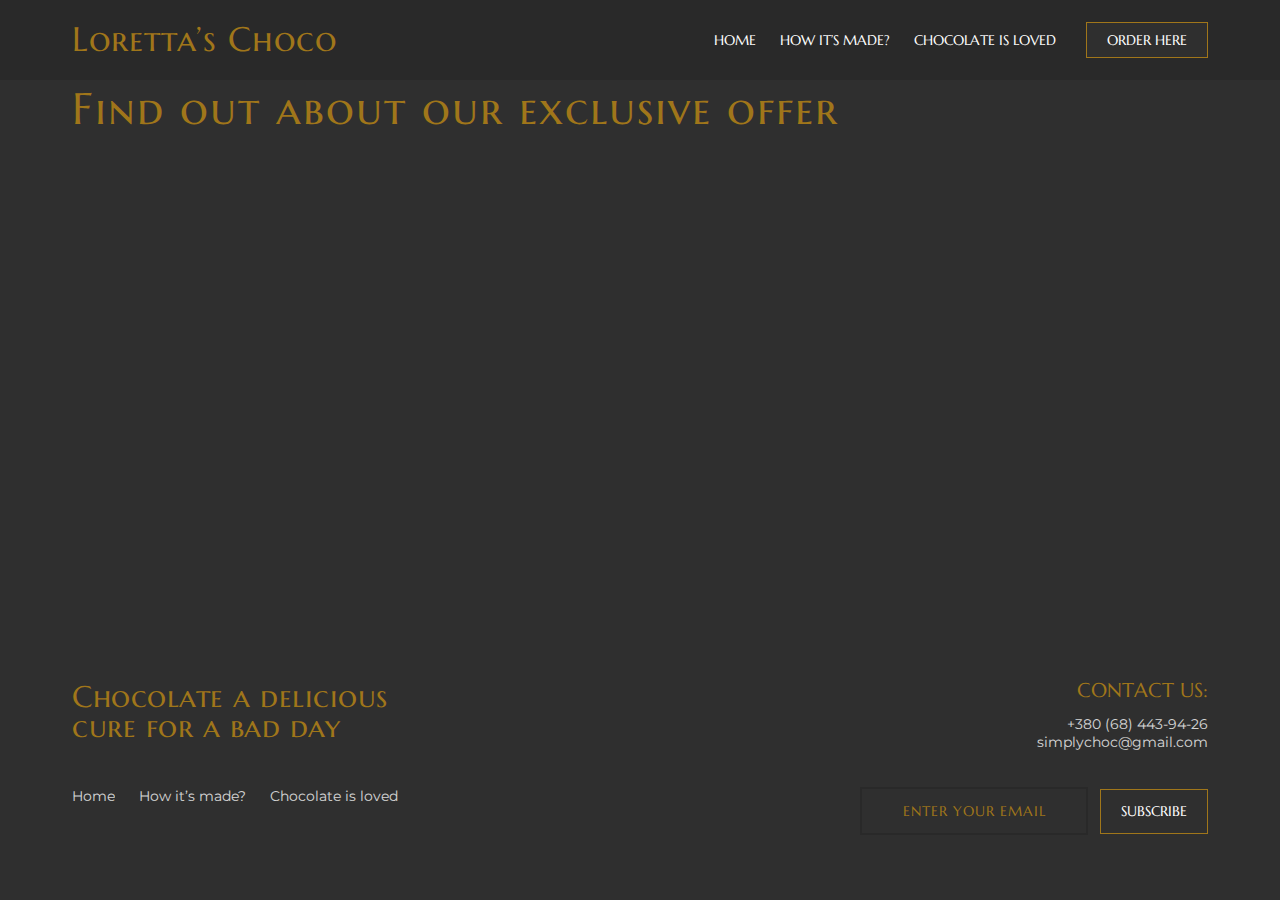
==== history.html @ c215ad42 "Create history.html" ====
<!DOCTYPE html>
<html lang="en">
  <head>
    <meta charset="UTF-8" />
    <meta name="viewport" content="width=device-width, initial-scale=1.0" />

    <link rel="preconnect" href="https://fonts.googleapis.com" />
    <link rel="preconnect" href="https://fonts.gstatic.com" crossorigin />
    <link
      href="https://fonts.googleapis.com/css2?family=Montserrat:ital,wght@0,400;0,500;0,600;0,700;1,700&display=swap"
      rel="stylesheet"
    />
    <link rel="preconnect" href="https://fonts.googleapis.com" />
    <link rel="preconnect" href="https://fonts.gstatic.com" crossorigin />
    <link
      href="https://fonts.googleapis.com/css2?family=Marcellus+SC&display=swap"
      rel="stylesheet"
    />
    <link rel="stylesheet" href="./css/main.css" />
    <link rel="stylesheet" href="./css/shop.css" />
    <title>Choco</title>
  </head>
  <body>
    <div class="wrapper">
      <!-- Header section -->
      <header class="header">
        <div class="header__container container">
          <a
            href="/"
            class="header__logo logo"
            target="_blank"
            rel="noopener noreferrer"
          >
            Loretta’s Choco
          </a>
          <nav class="header__navigation navigation">
            <ul class="navigation__list">
              <li class="navigation__item">
                <a href="./index.html" class="navigation__link">Home</a>
              </li>
              <li class="navigation__item">
                <a href="./how.html" class="navigation__link">How it’s made?</a>
              </li>
              <li class="navigation__item">
                <a href="./reviews.html" class="navigation__link"
                  >Chocolate is loved</a
                >
              </li>
            </ul>
            <button type="button" class="navigation__btn btn">
              Order here
            </button>
          </nav>
        </div>
      </header>
      <main class="main">
        <!-- Shop section -->
        <section class="history">
          <div class="history__container container">
            <h2 class="history__title title">
              Find out about our exclusive offer
            </h2>
          </div>
        </section>
      </main>

      <!-- footer section -->
      <footer class="footer">
        <div class="footer__container container">
          <div class="footer__first">
            <h2 class="footer__title title">
              <span>Chocolate</span> a delicious cure for a bad day
            </h2>

            <address class="footer__adress adress">
              <p class="adress__subtitle">Contact us:</p>
              <ul class="adress__list">
                <li class="adress__item">
                  <a class="adress__link" href="tel:+380684439426"
                    >+380 (68) 443-94-26</a
                  >
                </li>
                <li class="adress__item">
                  <a class="adress__link" href="mailto:simplychoc@gmail.com"
                    >simplychoc@gmail.com</a
                  >
                </li>
              </ul>
            </address>
          </div>
          <div class="footer__second">
            <ul class="footer__nav nav">
              <li class="nav__item">
                <a class="nav__link" href="">Home</a>
              </li>
              <li class="nav__item">
                <a class="nav__link" href="./how.html">How it’s made?</a>
              </li>
              <li class="nav__item">
                <a class="nav__link" href="">Chocolate is loved</a>
              </li>
            </ul>
            <div class="footer__wrapper">
              <input
                class="footer__input"
                type="email"
                placeholder="Enter your email"
              />
              <button class="footer__btn btn" type="submit">Subscribe</button>
            </div>
          </div>
        </div>
      </footer>
    </div>
  </body>
</html>
---- css/main.css ----
/*--------------------------------------*/
/*Обнуление*/
/*--------------------------------------*/
/*--------------------------------------*/
/*--------------------------------------*/
/*--------------------------------------*/

* {
  padding: 0;
  margin: 0;
  border: 0;
}
*,
*:before,
*:after {
  -moz-box-sizing: border-box;
  -webkit-box-sizing: border-box;
  box-sizing: border-box;
}
:focus,
:active {
  outline: none;
}
a:focus,
a:active {
  outline: none;
}
nav,
footer,
header,
aside {
  display: block;
}
html,
body {
  height: 100%;
  width: 100%;
  font-size: 100%;
  line-height: 1;
  font-size: 20px;
  -ms-text-size-adjust: 100%;
  -moz-text-size-adjust: 100%;
  -webkit-text-size-adjust: 100%;
}
input,
button,
textarea {
  font-family: inherit;
}
input::-ms-clear {
  display: none;
}
button {
  cursor: pointer;
}
button::-moz-focus-inner {
  padding: 0;
  border: 0;
}
a,
a:visited {
  text-decoration: none;
}
a:hover {
  text-decoration: none;
}
ul li {
  list-style: none;
  font-style: normal;
}
img {
  vertical-align: top;
}
h1,
h2,
h3,
h4,
h5,
h6 {
  font-size: inherit;
  font-weight: inherit;
}

/*--------------------------------------*/
/*--------------------------------------*/
/*--------------------------------------*/
/*--------------------------------------*/

:root {
  --bg-darck-color: #292929;
  --bg-grey-color: #2f2f2f;
  --bg-white: #ffffff;

  --txt-black: #111111;
  --txt-white: #ffffff;
  --txt-gold: #a0761a;
}

body {
  font-family: "Montserrat", sans-serif;
  font-style: normal;
  font-weight: 400;
  font-size: 14px;
  line-height: 1.3;
  color: var(--txt-white);
  background-color: var(--bg-grey-color);
}

/*--------------------------------------*/
/*--------------------------------------*/
/*--------------------------------------*/
/*--------------------------------------*/

.wrapper {
  overflow: clip;
  min-height: 100%;
  display: flex;
  flex-direction: column;
}
.container {
  max-width: 1200px;
  margin: 0 auto;
  padding: 0px 32px;
  width: 100%;
}
.main {
  flex: 1 1 auto;
}
.title {
  font-family: "Marcellus SC", serif;
  font-weight: 400;
  font-size: 44px;
  line-height: 1.3;
  letter-spacing: 2px;
  color: var(--txt-gold);
}
.subtitle {
}

.btn {
  color: var(--txt-white);

  font-family: "Marcellus SC", serif;
  font-weight: 400;
  font-size: 14px;
  line-height: 1.3;
  text-transform: uppercase;

  padding: 8px 20px;
  background-color: var(--bg-grey-color);
  border: var(--txt-gold) solid 1px;

  transition: all 0.3s ease 0s;
}
.btn:hover,
.btn:focus,
.btn:active {
  background-color: var(--bg-darck-color);
  color: var(--txt-gold);
}

/*--------------------------------------*/
/*--------------------------------------*/
/*--------------------------------------*/
/*--------------------------------------*/
/*header style start*/
/*--------------------------------------*/
/*--------------------------------------*/
/*--------------------------------------*/
/*--------------------------------------*/

.header {
  background-color: var(--bg-darck-color);
}

.header__container {
  display: flex;
  align-items: center;
  justify-content: space-between;

  height: 80px;
}

.header__logo {
  display: flex;
  align-items: center;
}
.logo {
  font-family: "Marcellus SC", serif;
  font-weight: 400;
  font-size: 34px;
  line-height: 1.3;
  letter-spacing: 1px;
  color: var(--txt-gold);

  transition: all 0.3s ease 0s;
}

.logo:hover,
.logo:focus,
.logo:active {
  opacity: 0.6;
}

.header__navigation {
}

.navigation {
  display: flex;
  font-weight: 400;
}
.navigation__list {
  display: flex;
  align-items: center;
}
.navigation__item:not(:last-child) {
  margin-right: 24px;
}

.navigation__link {
  color: var(--txt-white);

  font-family: "Marcellus SC", serif;
  font-weight: 400;
  font-size: 14px;
  line-height: 1.3;
  text-transform: uppercase;

  transition: all 0.3s ease 0s;
}
.navigation__link:hover,
.navigation__link:focus,
.navigation__link:active {
  color: var(--txt-gold);
}
.navigation__btn {
  margin-left: 30px;
}

/*--------------------------------------*/
/*--------------------------------------*/
/*--------------------------------------*/
/*--------------------------------------*/
/*header style end*/
/*header media start*/
/*--------------------------------------*/
/*--------------------------------------*/
/*--------------------------------------*/
/*--------------------------------------*/

@media screen and (max-width: 968px) {
  .logo {
    font-size: 24px;
  }
  .navigation__link {
    font-size: 12px;
    letter-spacing: 1px;
  }
  .navigation__item:not(:last-child) {
    margin-right: 14px;
  }
  .btn {
    font-size: 12px;
  }
}
@media screen and (max-width: 767px) {
  .navigation__link {
    display: none;
  }
  .title {
    font-size: 34px;
    line-height: 1.3;
    letter-spacing: 1px;
  }
  .container {
    margin: 0 auto;
    padding: 0px 25px;
    width: 100%;
  }
}

@media screen and (max-width: 380px) {
  .container {
    margin: 0 auto;
    padding: 0px 15px;
    width: 100%;
  }
  .logo {
    font-size: 14px;
    max-width: 50px;
  }
  .navigation__btn {
    margin-left: 10px;
  }
}

/*--------------------------------------*/
/*--------------------------------------*/
/*--------------------------------------*/
/*--------------------------------------*/
/*header media end*/
/*footer stile start*/
/*--------------------------------------*/
/*--------------------------------------*/
/*--------------------------------------*/
/*--------------------------------------*/

.footer {
  background-color: var(--bg-violet-color);
  height: 298px;
  padding-top: 80px;
  padding-bottom: 50px;
}

.footer__container {
}

.footer__second {
  display: flex;
  justify-content: space-between;
}
.footer__first {
  display: flex;
  justify-content: space-between;
  position: relative;
}
.footer__first::after {
  content: "";
  display: block;
  max-width: 300px;
  height: 2px;
  background-color: rgba(255, 255, 255, 0.9);
  position: absolute;
  z-index: 2;
  top: 20px;
}
.footer__title {
  max-width: 350px;
  font-size: 30px;
  letter-spacing: 0.5px;
  padding-bottom: 45px;
  line-height: 1;
}

.footer__adress {
}

.adress {
  display: flex;
  flex-direction: column;
  color: var(--txt-white);
  text-align: right;
}

.adress__subtitle {
  font-family: "Marcellus SC", serif;
  text-transform: uppercase;
  color: #a0761a;
  font-weight: 500;
  font-size: 20px;
  line-height: 18px;
  font-style: normal;
  margin-bottom: 15px;
}
.adress__list {
}

.adress__item {
}

.adress__link {
  color: var(--txt-white);
  opacity: 0.8;
  transition: all 0.3s ease 0s;
}
.adress__link:hover,
.adress__link:active,
.adress__link:focus {
  color: var(--txt-gold);
}
.footer__nav {
}

.nav {
  display: flex;
}
.nav__item {
  margin-right: 24px;
}
.nav__link {
  font-weight: 400;
  font-size: 14px;
  line-height: 18px;
  font-style: normal;
  color: var(--txt-white);
  opacity: 0.8;

  transition: all 0.3s ease 0s;
}
.nav__link:hover,
.nav__link:active,
.nav__link:focus {
  color: #a0761a;
}
.footer__wrapper {
}

.footer__input {
  margin: 0 auto;
  margin-bottom: 15px;
  padding: 8px 20px;
  height: 48px;
  font-weight: 400;
  letter-spacing: 1px;

  color: var(--txt-white);
  text-align: center;

  background-color: transparent;
  margin-right: 8px;
  border: 2px solid #292929;

  transition: all 0.3s ease 0s;
}
.footer__input:hover,
.footer__input:active,
.footer__input:focus {
  color: var(--txt-white);
  background-color: #292929;
}
.footer__input::placeholder {
  font-family: "Marcellus SC", serif;
  font-weight: 400;
  font-size: 14px;
  line-height: 1.3;
  text-transform: uppercase;
  color: var(--txt-gold);
}
.footer__btn {
  height: 45px;
}

/*--------------------------------------*/
/*--------------------------------------*/
/*--------------------------------------*/
/*--------------------------------------*/
/*footer style end*/
/*footer media start*/
/*--------------------------------------*/
/*--------------------------------------*/
/*--------------------------------------*/
/*--------------------------------------*/

@media screen and (max-width: 968px) {
  .footer__title {
    max-width: 350px;
    font-size: 24px;

    padding-bottom: 45px;
  }
  .adress__subtitle {
    font-size: 24px;
    text-transform: none;
    padding-top: 8px;
  }
}
@media screen and (max-width: 767px) {
  .footer {
    padding-top: 40px;
    padding-bottom: 50px;
  }
  .footer__second {
    display: flex;
    justify-content: space-between;
    flex-direction: column;
  }
  .footer__nav {
    padding-bottom: 30px;
  }
  .footer__input {
    padding-right: 35px;
  }
  .adress {
    font-size: 12px;
  }
}
@media screen and (max-width: 508px) {
  .footer {
    margin: 0 auto;
    margin-bottom: 40px;
  }

  .footer__first {
    display: flex;
    flex-direction: column;
  }
  .footer__adress {
    text-align: center;
    margin: 0 auto;
    margin-bottom: 30px;
  }
  .footer__title {
    text-align: center;
    padding-bottom: 15px;
  }
  .footer__nav {
    display: none;
  }
}
@media screen and (max-width: 380px) {
  .footer {
    margin: 0 auto;
    margin-bottom: 60px;
  }

  .footer__wrapper {
    display: flex;
    flex-direction: column;
  }
  .footer__input {
    margin: 0px;
  }
  .footer__btn {
    margin-top: 10px;
    margin-bottom: 20px;
    max-width: 100%;
  }
}
---- css/shop.css ----
/*--------------------------------------*/
/*--------------------------------------*/
/*--------------------------------------*/
/*--------------------------------------*/

.shop {
  background-color: #fff;
  padding-top: 90px;
  padding-bottom: 290px;
  background-image: url("../images/shop/shop_bg.jpg");
  background-repeat: no-repeat;
  background-size: contain;
  background-position: bottom right;
}
.shop__container {
}

.shop__title {
  text-align: center;
  padding-bottom: 60px;
  letter-spacing: normal;
}
.shop__slogan {
  padding-top: 150px;
}
.shop__wrapper {
}
.shop__list {
  display: grid;
  gap: 70px 30px;
  grid-template-columns: repeat(4, 1fr);
}
.shop__item {
  border: var(--txt-gold) 1px solid;
  color: var(--txt-black);
  position: relative;
}
.shop__img {
  max-width: 260px;
}
.shop__name {
  font-family: "Marcellus SC", serif;
  font-size: 28px;
  font-weight: 500;
  line-height: 1;
  padding: 20px;
  padding-bottom: 0px;
  color: var(--txt-gold);

  text-align: center;
}
.shop__txt {
  padding: 20px;
}
.shop__help {
  display: flex;
  font-size: 18px;
  justify-content: center;
  align-items: center;
  padding-bottom: 50px;
}
.shop__price {
  font-family: "Marcellus SC", serif;
  font-size: 28px;
  font-weight: 500;
  color: var(--txt-gold);
}
.shop__grm {
  padding-left: 30px;
}
.shop__btn {
  position: absolute;
  background-color: #fff;
  color: var(--txt-gold);
  font-weight: 500;
  font-size: 24px;
  bottom: -24px;
  left: 85px;
}

/*--------------------------------------*/
/*--------------------------------------*/
/*--------------------------------------*/
/*--------------------------------------*/
/*testing stsyle end*/
/*testing media start*/
/*--------------------------------------*/
/*--------------------------------------*/
/*--------------------------------------*/
/*--------------------------------------*/

@media screen and (max-width: 1200px) {
  .shop {
    background-color: #fff;
    padding-top: 90px;
    padding-bottom: 190px;
    background-image: url("../images/shop/shop_bg.jpg");
    background-repeat: no-repeat;
    background-size: contain;
    background-position: bottom right;
  }
  .shop__list {
    display: grid;
    gap: 70px 30px;
    grid-template-columns: repeat(3, 1fr);
  }
  .shop__slogan {
    padding-top: 100px;
    line-height: 1;
  }
  .shop__img {
    max-width: 100%;
  }
}

@media screen and (max-width: 968px) {
  .shop {
    background-color: #fff;
    padding-top: 50px;
    padding-bottom: 120px;
    background-image: url("../images/shop/shop_bg.jpg");
    background-repeat: no-repeat;
    background-size: contain;
    background-position: bottom right;
  }
  .shop__slogan {
    font-size: 24px;
    padding-top: 60px;
    max-width: 500px;
  }
  .shop__title {
    font-size: 24px;
    padding-bottom: 30px;
    line-height: 1;
  }
}
@media screen and (max-width: 767px) {
  .shop__list {
    display: grid;
    gap: 70px 30px;
    grid-template-columns: repeat(2, 1fr);
  }
  .shop__name {
    font-size: 20px;
    line-height: 1;
  }
}
@media screen and (max-width: 508px) {
  .shop__list {
    display: grid;
    gap: 70px 30px;
    grid-template-columns: repeat(1, 1fr);
  }
  .shop__btn {
    position: absolute;
    background-color: #fff;
    color: var(--txt-gold);
    font-weight: 500;
    font-size: 24px;
    bottom: -24px;
    left: 20px;
  }
}
@media screen and (max-width: 380px) {
  .shop {
    padding-top: 30px;
    padding-bottom: 60px;
  }
}
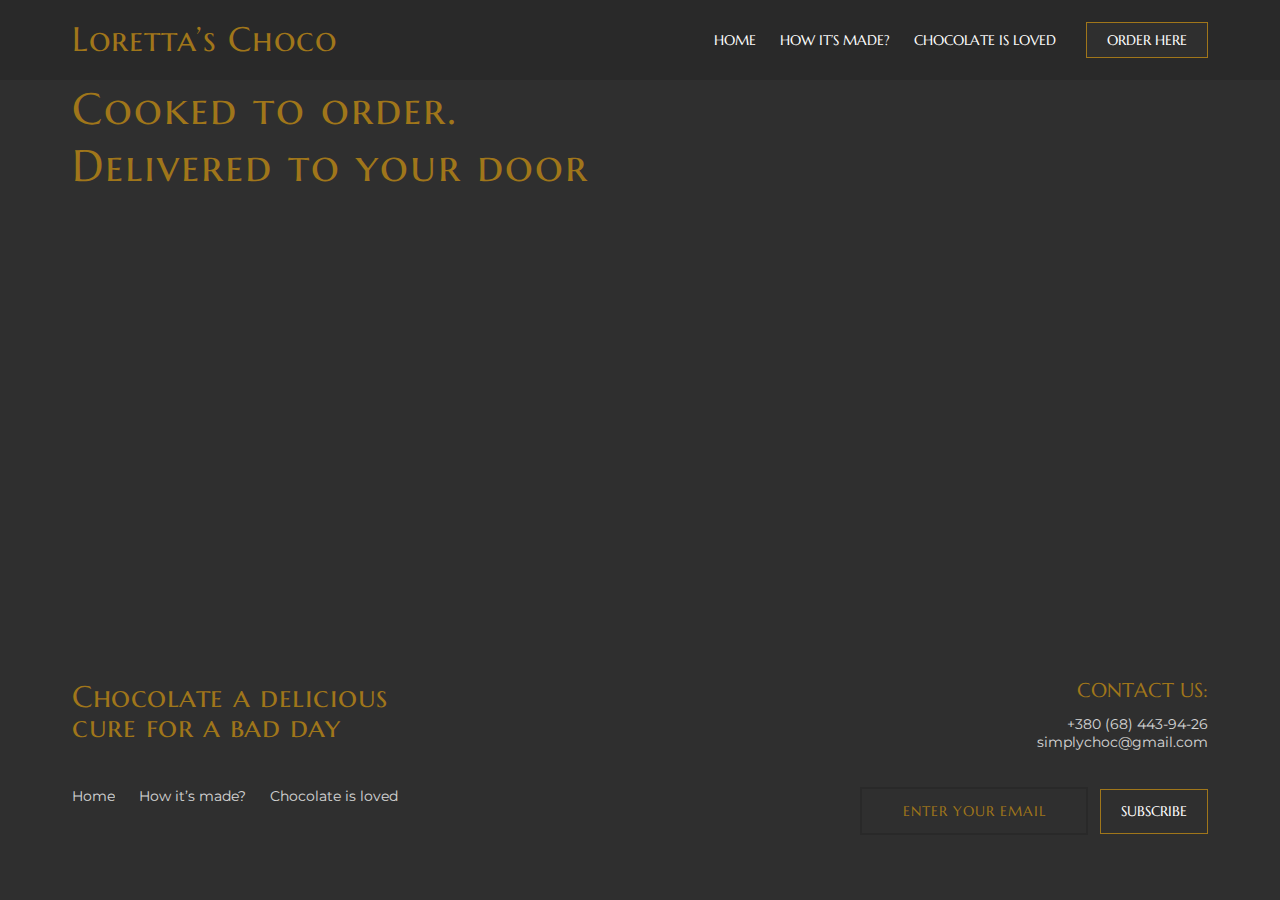
==== commit 49caf453: "Update history.html" ====
--- a/history.html
+++ b/history.html
@@ -58,7 +58,9 @@
         <section class="history">
           <div class="history__container container">
             <h2 class="history__title title">
-              Find out about our exclusive offer
+              Cooked to order.
+              <br />
+              Delivered to your door
             </h2>
           </div>
         </section>
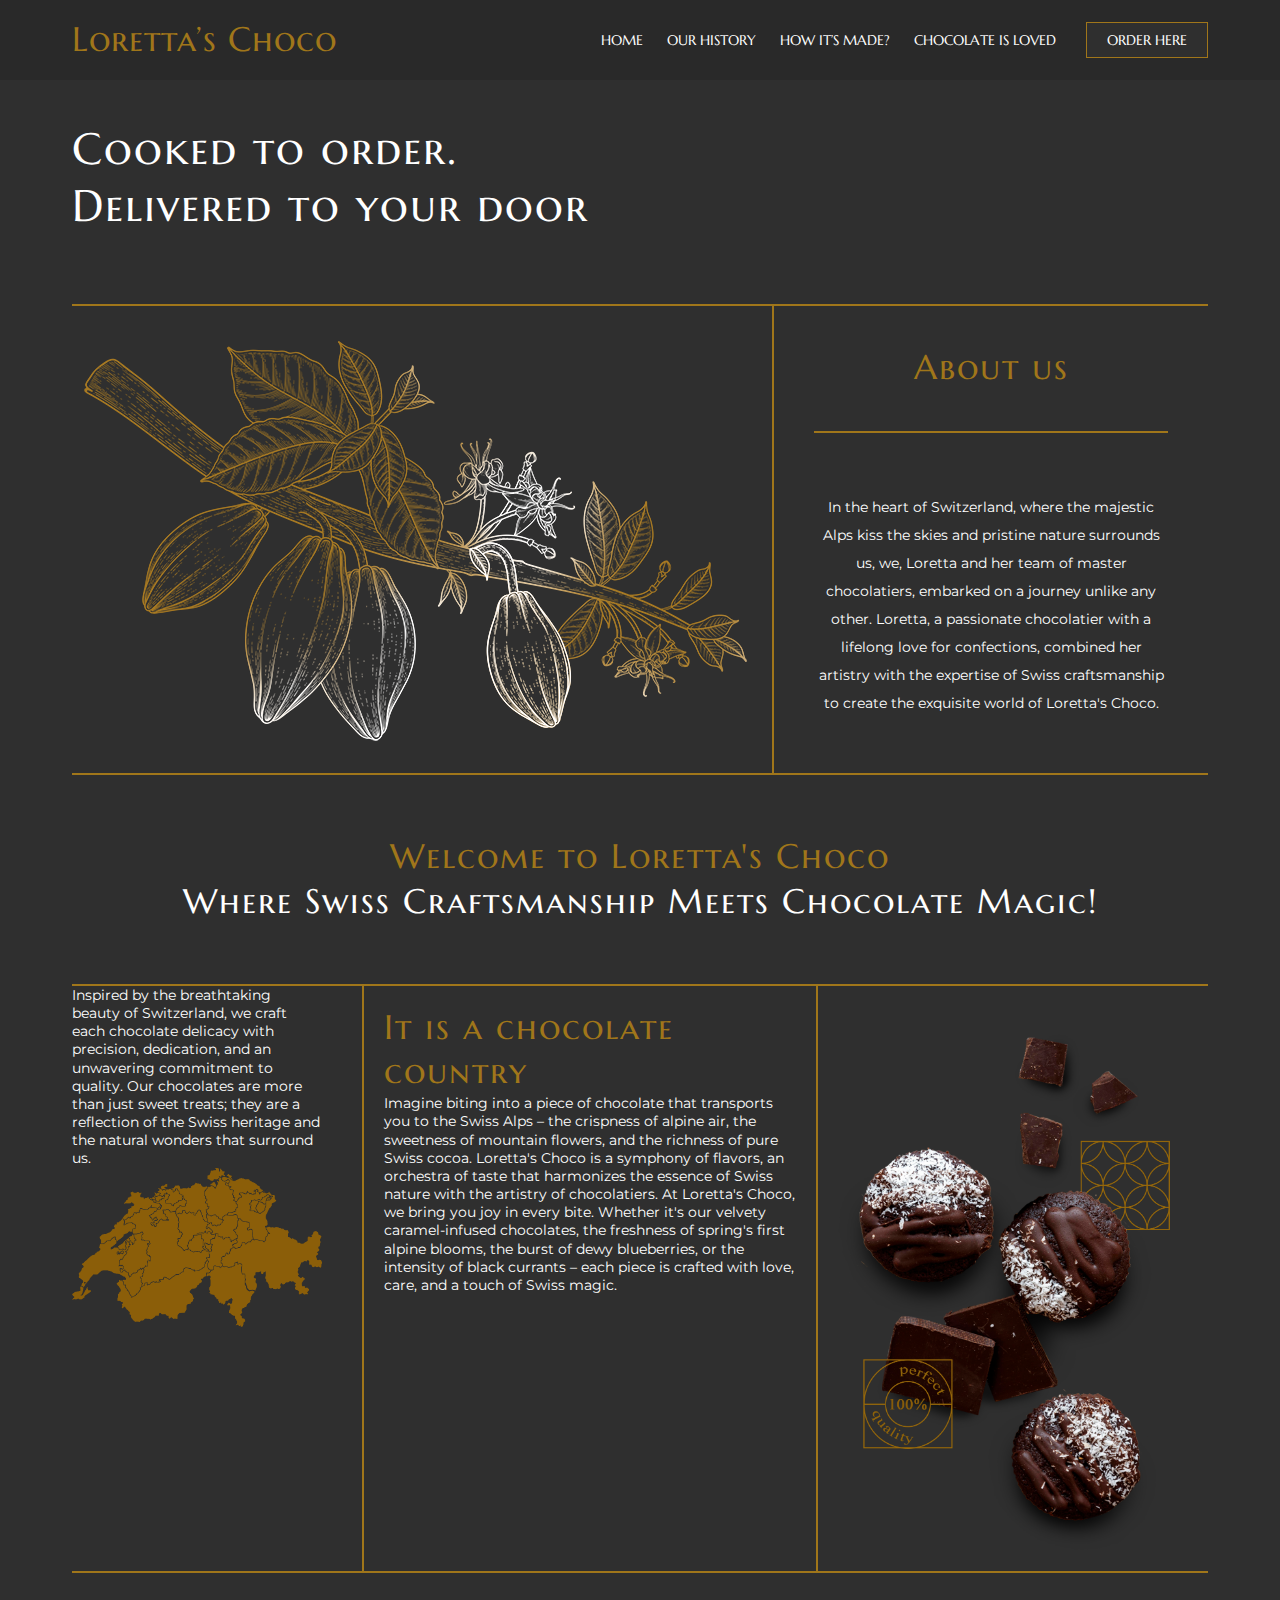
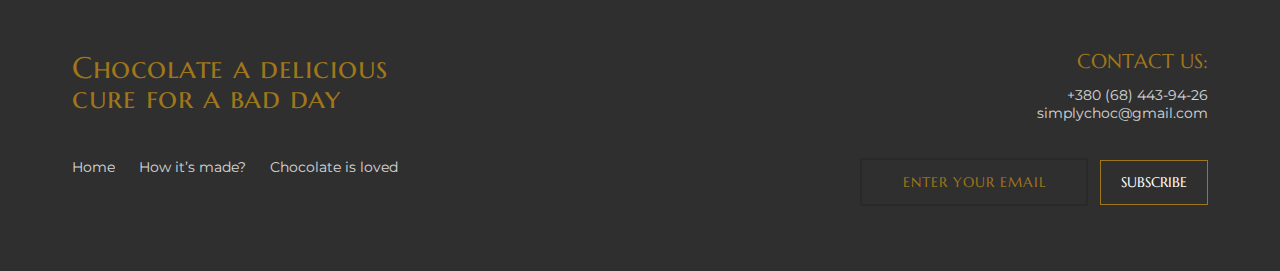
==== commit 799e46be: "add first about" ====
--- a/history.html
+++ b/history.html
@@ -17,7 +17,7 @@
       rel="stylesheet"
     />
     <link rel="stylesheet" href="./css/main.css" />
-    <link rel="stylesheet" href="./css/shop.css" />
+    <link rel="stylesheet" href="./css/history.css" />
     <title>Choco</title>
   </head>
   <body>
@@ -37,6 +37,11 @@
             <ul class="navigation__list">
               <li class="navigation__item">
                 <a href="./index.html" class="navigation__link">Home</a>
+              </li>
+              <li class="navigation__item">
+                <a href="./history.html" class="navigation__link"
+                  >Our history</a
+                >
               </li>
               <li class="navigation__item">
                 <a href="./how.html" class="navigation__link">How it’s made?</a>
@@ -62,6 +67,74 @@
               <br />
               Delivered to your door
             </h2>
+            <div class="history__about01 about01">
+              <div class="about01__left">
+                <img
+                  class="about01__img"
+                  alt="cacao bean"
+                  src="./images/history/cacao_branch.png"
+                />
+              </div>
+              <div class="about01__right">
+                <h3 class="about01_subtitle subtitle">About us</h3>
+                <p class="about01__text">
+                  In the heart of Switzerland, where the majestic Alps kiss the
+                  skies and pristine nature surrounds us, we, Loretta and her
+                  team of master chocolatiers, embarked on a journey unlike any
+                  other. Loretta, a passionate chocolatier with a lifelong love
+                  for confections, combined her artistry with the expertise of
+                  Swiss craftsmanship to create the exquisite world of Loretta's
+                  Choco.
+                </p>
+              </div>
+            </div>
+            <h3 class="history__subtitle02 subtitle">
+              Welcome to Loretta's Choco
+              <span> Where Swiss Craftsmanship Meets Chocolate Magic!</span>
+            </h3>
+            <div class="history__about02 about02">
+              <div class="about02__left">
+                <p class="about02__text01">
+                  Inspired by the breathtaking beauty of Switzerland, we craft
+                  each chocolate delicacy with precision, dedication, and an
+                  unwavering commitment to quality. Our chocolates are more than
+                  just sweet treats; they are a reflection of the Swiss heritage
+                  and the natural wonders that surround us.
+                </p>
+                <img
+                  class="about02__img01"
+                  alt="swees"
+                  src="./images/history/swess.png"
+                  width="400px"
+                />
+              </div>
+              <div class="about02__center">
+                <h3 class="about02_subtitle subtitle">
+                  It is a chocolate country
+                </h3>
+                <p class="about02__text02">
+                  Imagine biting into a piece of chocolate that transports you
+                  to the Swiss Alps – the crispness of alpine air, the sweetness
+                  of mountain flowers, and the richness of pure Swiss cocoa.
+                  Loretta's Choco is a symphony of flavors, an orchestra of
+                  taste that harmonizes the essence of Swiss nature with the
+                  artistry of chocolatiers. At Loretta's Choco, we bring you joy
+                  in every bite. Whether it's our velvety caramel-infused
+                  chocolates, the freshness of spring's first alpine blooms, the
+                  burst of dewy blueberries, or the intensity of black currants
+                  – each piece is crafted with love, care, and a touch of Swiss
+                  magic.
+                </p>
+              </div>
+              <div class="about02__right">
+                <img
+                  class="about02__img02"
+                  alt="maffins"
+                  src="./images/history/maffins.png"
+                  width="350px"
+                />
+              </div>
+            </div>
           </div>
         </section>
       </main>
--- a/css/main.css
+++ b/css/main.css
@@ -135,6 +135,12 @@
   color: var(--txt-gold);
 }
 .subtitle {
+  font-family: "Marcellus SC", serif;
+  font-weight: 400;
+  font-size: 34px;
+  line-height: 1.3;
+  letter-spacing: 2px;
+  color: var(--txt-gold);
 }
 
 .btn {
--- a/css/history.css
+++ b/css/history.css
@@ -0,0 +1,77 @@
+.history {
+}
+.history__container {
+}
+.history__title {
+  margin-top: 40px;
+  margin-bottom: 70px;
+  color: #fff;
+}
+.history__about01 {
+  display: flex;
+  border-top: solid #a0761a 2px;
+  border-bottom: solid #a0761a 2px;
+}
+.about01 {
+}
+.about01__left {
+  border-right: solid #a0761a 2px;
+}
+.about01__img {
+}
+.about01__right {
+  padding: 40px;
+}
+.about01_subtitle {
+  text-align: center;
+  margin-bottom: 60px;
+  padding-bottom: 40px;
+  border-bottom: solid #a0761a 2px;
+}
+
+.about01__text {
+  line-height: 2;
+  text-align: center;
+}
+/* ________________ */
+.history__subtitle02 {
+  padding: 60px;
+  text-align: center;
+}
+.history__subtitle02 span {
+  color: #fff;
+  display: block;
+}
+.history__about02 {
+  display: flex;
+  border-top: solid #a0761a 2px;
+  border-bottom: solid #a0761a 2px;
+}
+.about02 {
+}
+.about02__left {
+  padding-right: 40px;
+}
+.about02__text01 {
+}
+.about02__img01 {
+  width: 250px;
+}
+.about02__center {
+  padding: 20px;
+  border-left: solid #a0761a 2px;
+}
+
+.about02_subtitle {
+}
+.subtitle {
+}
+.about02__text02 {
+}
+.about02__right {
+  padding: 20px;
+  border-left: solid #a0761a 2px;
+}
+
+.about02__img02 {
+}
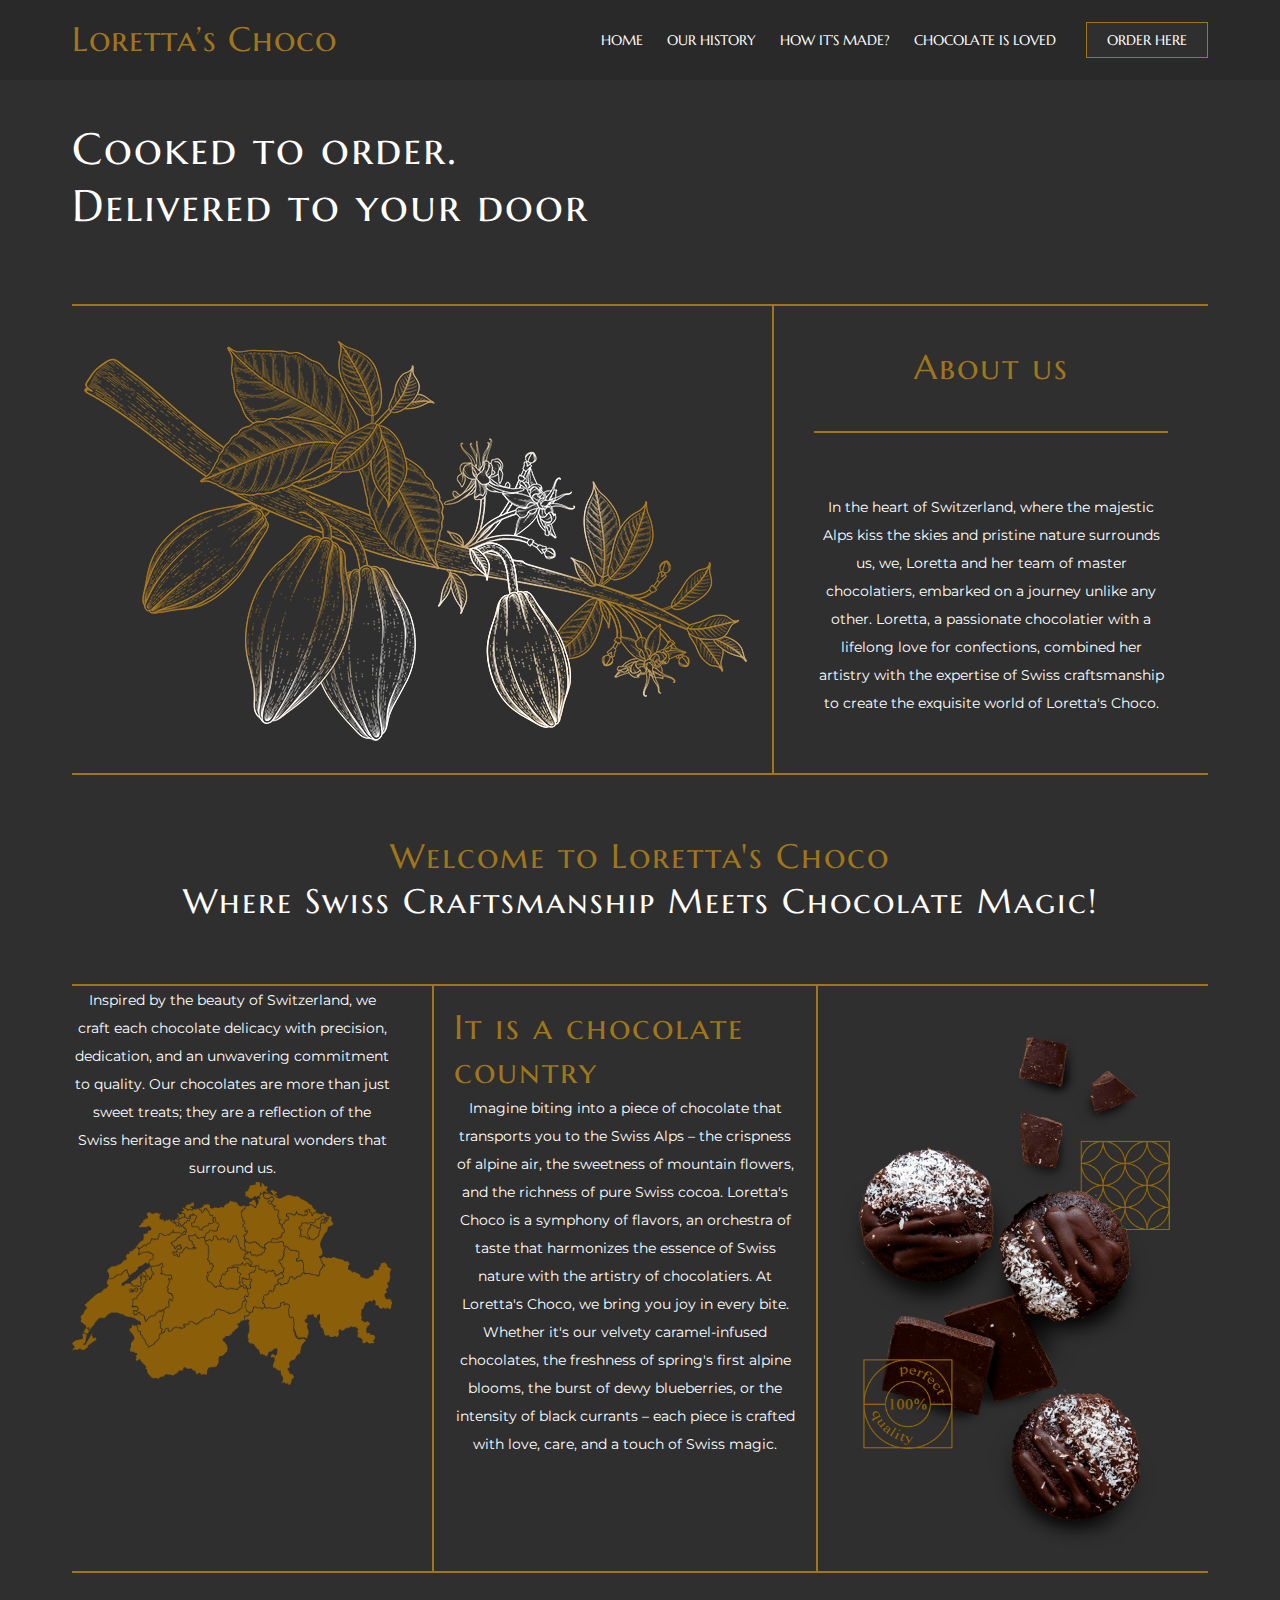
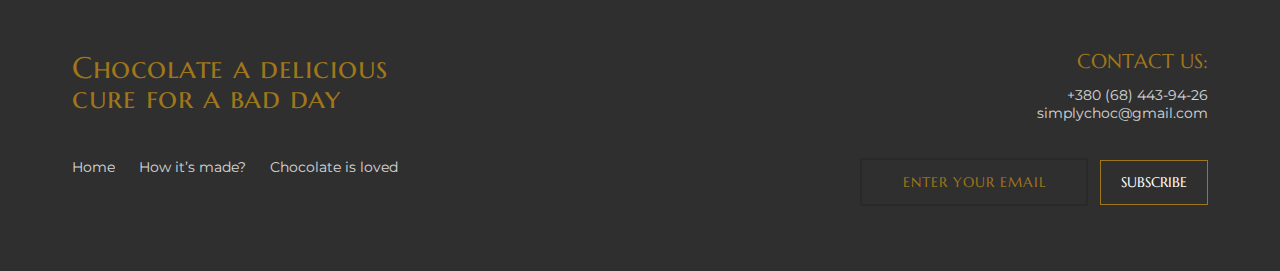
==== commit 26b01066: "1" ====
--- a/history.html
+++ b/history.html
@@ -95,17 +95,17 @@
             <div class="history__about02 about02">
               <div class="about02__left">
                 <p class="about02__text01">
-                  Inspired by the breathtaking beauty of Switzerland, we craft
-                  each chocolate delicacy with precision, dedication, and an
-                  unwavering commitment to quality. Our chocolates are more than
-                  just sweet treats; they are a reflection of the Swiss heritage
-                  and the natural wonders that surround us.
+                  Inspired by the beauty of Switzerland, we craft each chocolate
+                  delicacy with precision, dedication, and an unwavering
+                  commitment to quality. Our chocolates are more than just sweet
+                  treats; they are a reflection of the Swiss heritage and the
+                  natural wonders that surround us.
                 </p>
                 <img
                   class="about02__img01"
                   alt="swees"
                   src="./images/history/swess.png"
-                  width="400px"
+                  width="300px"
                 />
               </div>
               <div class="about02__center">
--- a/css/history.css
+++ b/css/history.css
@@ -51,11 +51,16 @@
 }
 .about02__left {
   padding-right: 40px;
+  line-height: 2;
+
+  text-align: center;
+  display: flex;
+  flex-direction: column;
 }
 .about02__text01 {
 }
 .about02__img01 {
-  width: 250px;
+  width: 320px;
 }
 .about02__center {
   padding: 20px;
@@ -67,6 +72,8 @@
 .subtitle {
 }
 .about02__text02 {
+  line-height: 2;
+  text-align: center;
 }
 .about02__right {
   padding: 20px;
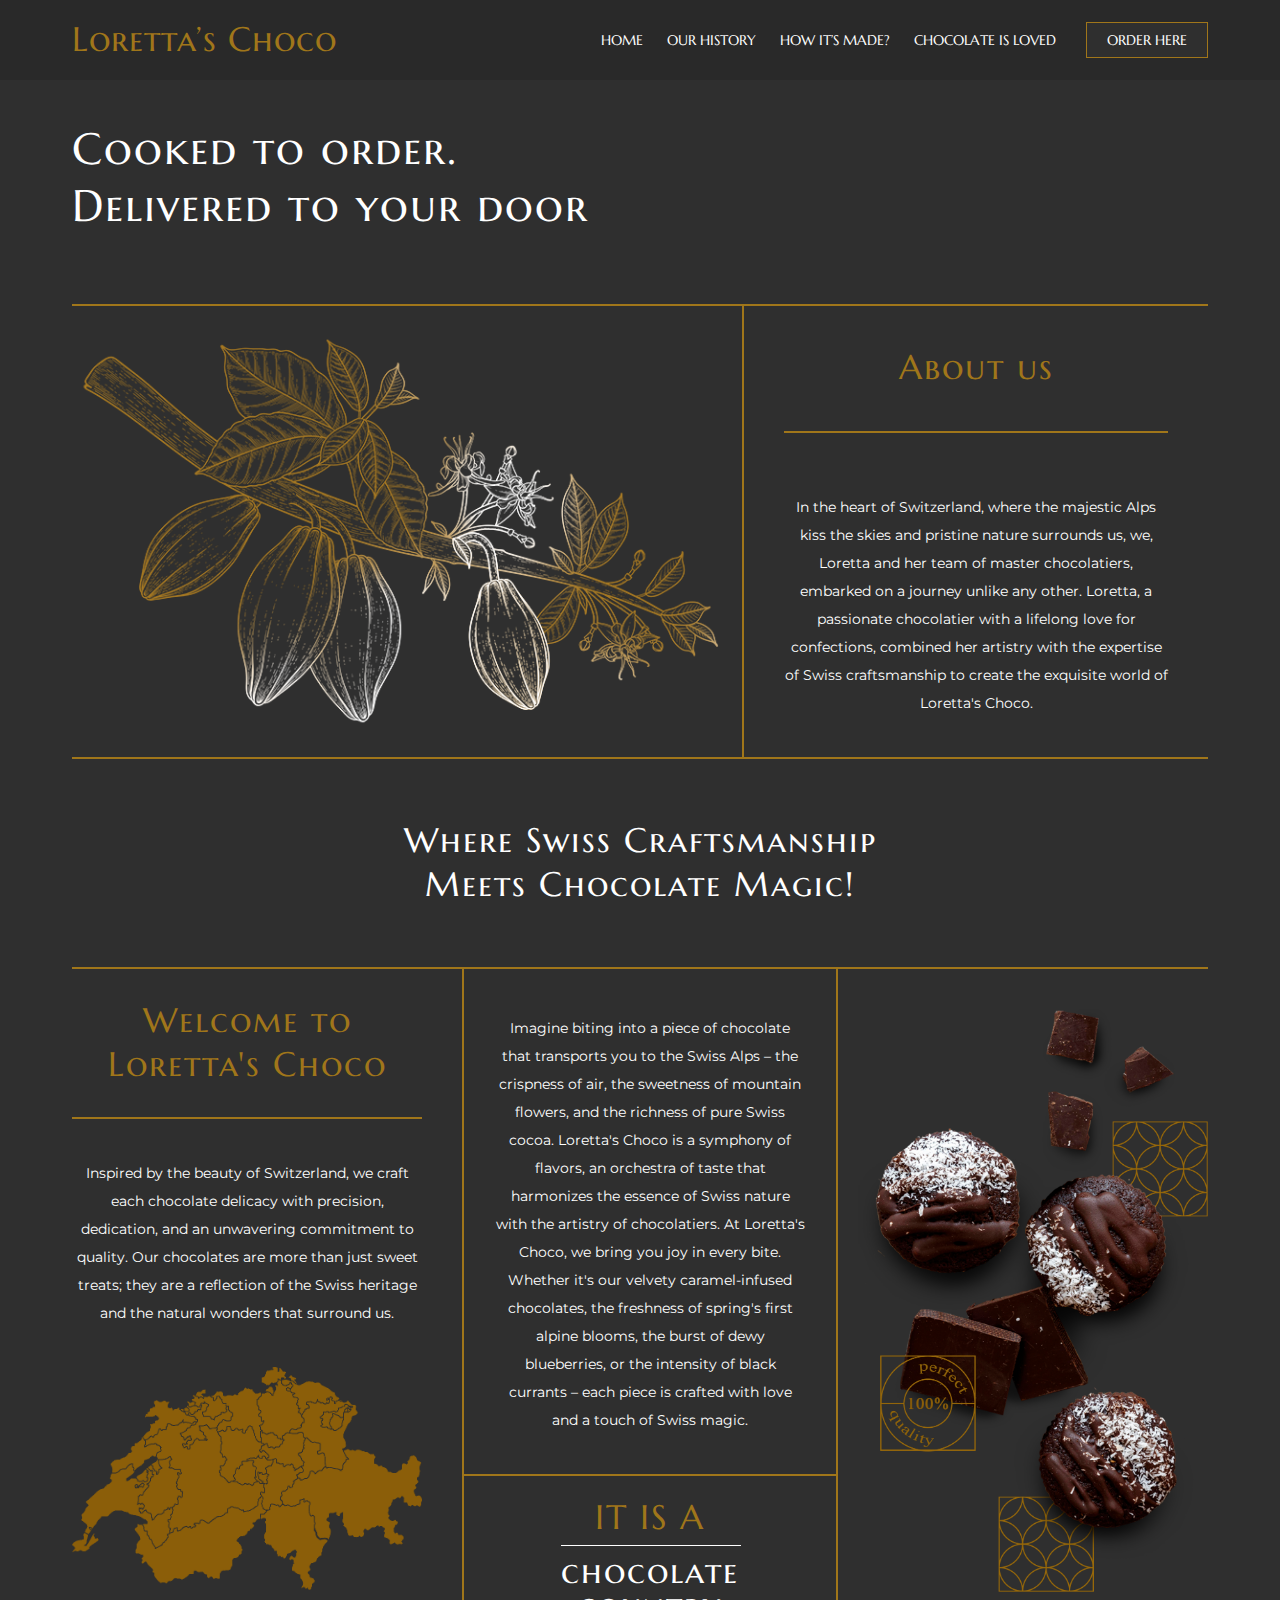
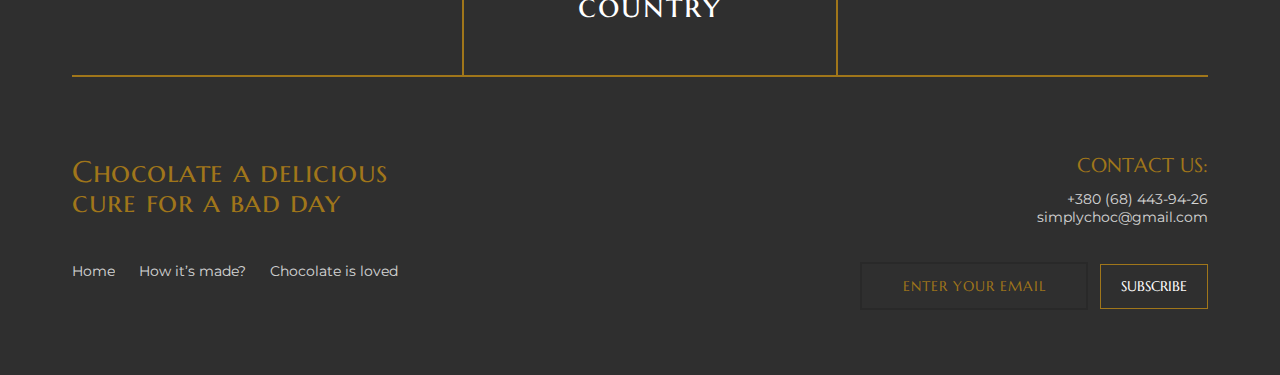
==== commit 57a6f6e9: "2 part about" ====
--- a/history.html
+++ b/history.html
@@ -73,6 +73,7 @@
                   class="about01__img"
                   alt="cacao bean"
                   src="./images/history/cacao_branch.png"
+                  width="670"
                 />
               </div>
               <div class="about01__right">
@@ -88,12 +89,17 @@
                 </p>
               </div>
             </div>
-            <h3 class="history__subtitle02 subtitle">
-              Welcome to Loretta's Choco
-              <span> Where Swiss Craftsmanship Meets Chocolate Magic!</span>
-            </h3>
+            <h2 class="history__subtitle02 subtitle">
+              <span>
+                Where Swiss Craftsmanship<br />
+                Meets Chocolate Magic!</span
+              >
+            </h2>
             <div class="history__about02 about02">
               <div class="about02__left">
+                <h3 class="about02_subtitle subtitle">
+                  Welcome to Loretta's Choco
+                </h3>
                 <p class="about02__text01">
                   Inspired by the beauty of Switzerland, we craft each chocolate
                   delicacy with precision, dedication, and an unwavering
@@ -109,28 +115,31 @@
                 />
               </div>
               <div class="about02__center">
-                <h3 class="about02_subtitle subtitle">
-                  It is a chocolate country
-                </h3>
                 <p class="about02__text02">
                   Imagine biting into a piece of chocolate that transports you
-                  to the Swiss Alps – the crispness of alpine air, the sweetness
-                  of mountain flowers, and the richness of pure Swiss cocoa.
+                  to the Swiss Alps – the crispness of air, the sweetness of
+                  mountain flowers, and the richness of pure Swiss cocoa.
                   Loretta's Choco is a symphony of flavors, an orchestra of
                   taste that harmonizes the essence of Swiss nature with the
                   artistry of chocolatiers. At Loretta's Choco, we bring you joy
                   in every bite. Whether it's our velvety caramel-infused
                   chocolates, the freshness of spring's first alpine blooms, the
                   burst of dewy blueberries, or the intensity of black currants
-                  – each piece is crafted with love, care, and a touch of Swiss
-                  magic.
+                  – each piece is crafted with love and a touch of Swiss magic.
                 </p>
+                <h3 class="about02_subtitle subtitle">
+                  IT IS A
+                  <span
+                    >chocolate <br />
+                    country</span
+                  >
+                </h3>
               </div>
               <div class="about02__right">
                 <img
                   class="about02__img02"
                   alt="maffins"
-                  src="./images/history/maffins.png"
+                  src="./images/history/about2.png"
                   width="350px"
                 />
               </div>
--- a/css/history.css
+++ b/css/history.css
@@ -22,6 +22,14 @@
 .about01__right {
   padding: 40px;
 }
+.history__subtitle {
+  font-family: "Marcellus SC", serif;
+  font-weight: 400;
+  font-size: 34px;
+  line-height: 1.3;
+  letter-spacing: 2px;
+  color: var(--txt-gold);
+}
 .about01_subtitle {
   text-align: center;
   margin-bottom: 60px;
@@ -33,7 +41,8 @@
   line-height: 2;
   text-align: center;
 }
-/* ________________ */
+/* _________________________ */
+
 .history__subtitle02 {
   padding: 60px;
   text-align: center;
@@ -47,7 +56,13 @@
   border-top: solid #a0761a 2px;
   border-bottom: solid #a0761a 2px;
 }
-.about02 {
+
+.about02_subtitle {
+  padding-top: 30px;
+  text-align: center;
+  margin-bottom: 40px;
+  padding-bottom: 30px;
+  border-bottom: solid #a0761a 2px;
 }
 .about02__left {
   padding-right: 40px;
@@ -57,28 +72,50 @@
   display: flex;
   flex-direction: column;
 }
-.about02__text01 {
-}
+
 .about02__img01 {
-  width: 320px;
+  width: 350px;
+  padding-bottom: 30px;
+  padding-top: 40px;
 }
 .about02__center {
-  padding: 20px;
   border-left: solid #a0761a 2px;
+  max-width: 390px;
+}
+.about02__center p {
+  padding-bottom: 40px;
+  border-bottom: solid #a0761a 2px;
+}
+.about02__center h3 {
+  padding-bottom: 10px;
+  padding-top: 20px;
+  border-bottom: solid transparent 2px;
+}
+.about02_subtitle span {
+  color: #ffffff;
+  display: block;
+  position: relative;
+  line-height: 1;
+  padding-top: 15px;
+}
+.about02_subtitle span::before {
+  content: "";
+  position: absolute;
+  width: 180px;
+  height: 1px;
+  background-color: #fff;
+  top: 5px;
 }
 
-.about02_subtitle {
-}
-.subtitle {
-}
 .about02__text02 {
   line-height: 2;
   text-align: center;
+  padding-top: 45px;
+  padding-left: 30px;
+  padding-right: 30px;
 }
 .about02__right {
-  padding: 20px;
   border-left: solid #a0761a 2px;
+  padding-top: 40px;
+  padding-left: 20px;
 }
-
-.about02__img02 {
-}
